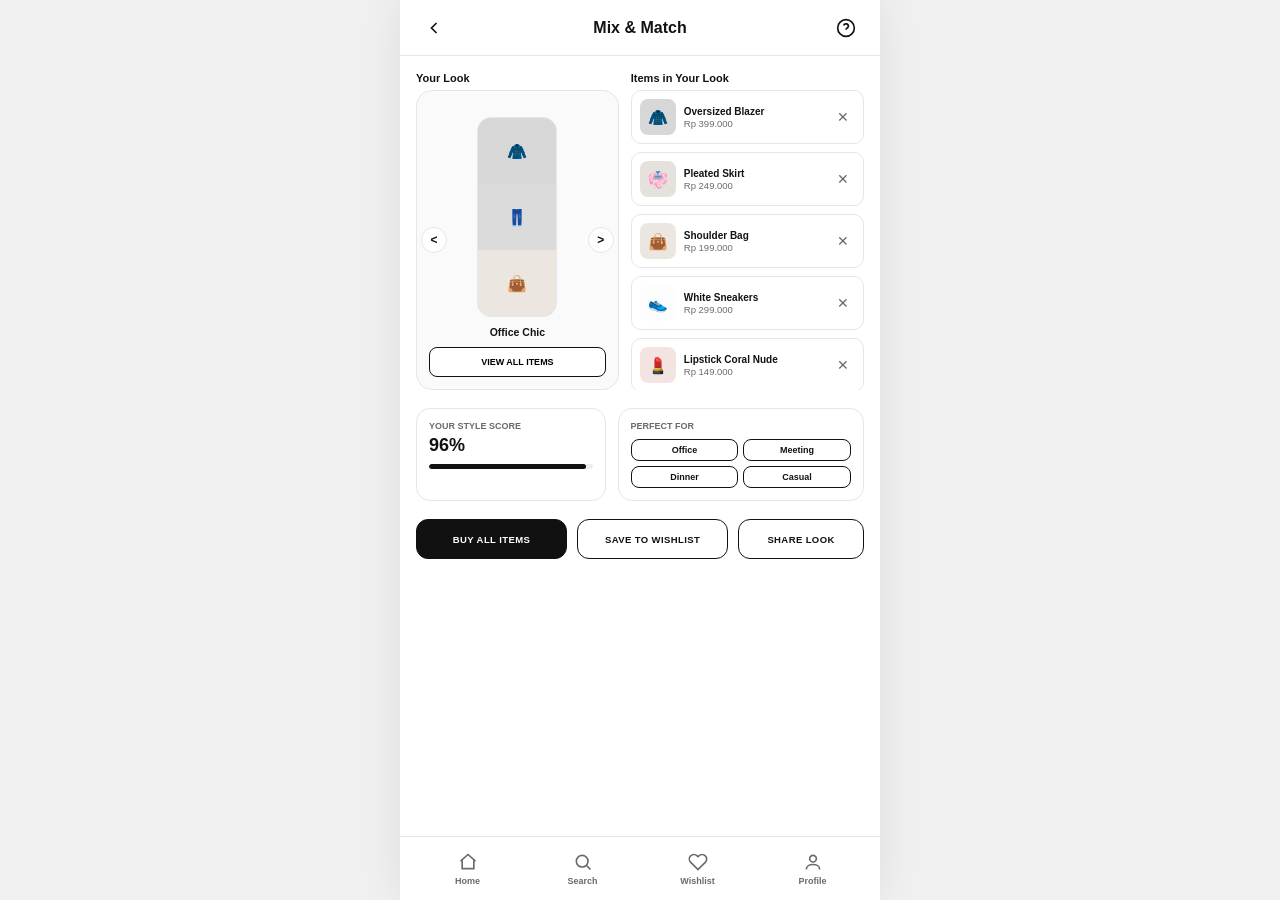
==== mixmatch.html @ ec124bbe "init" ====
<!DOCTYPE html>
<html lang="id">
<head>
<meta charset="UTF-8">
<meta name="viewport" content="width=device-width, initial-scale=1.0">
<title>Mix & Match — STYLE</title>
<link rel="stylesheet" href="styles.css">
<link rel="icon" href="data:image/svg+xml,<svg xmlns=%22http://www.w3.org/2000/svg%22 viewBox=%220 0 100 100%22><rect width=%22100%22 height=%22100%22 rx=%2222%22 fill=%22%23111%22/><text x=%2250%22 y=%2266%22 font-size=%2255%22 text-anchor=%22middle%22 fill=%22%23fff%22 font-family=%22sans-serif%22 font-weight=%22800%22>S</text></svg>">
</head>
<body>
<div class="app-shell">

  <div class="app-header">
    <a class="icon-btn" href="wishlist.html">
      <svg viewBox="0 0 24 24" fill="none" stroke="currentColor" stroke-width="2"><path d="M15 18l-6-6 6-6"/></svg>
    </a>
    <h1>Mix & Match</h1>
    <span class="icon-btn">
      <svg viewBox="0 0 24 24" fill="none" stroke="currentColor" stroke-width="2"><circle cx="12" cy="12" r="10"/><path d="M9.1 9a3 3 0 0 1 5.8 1c0 2-3 2-3 4"/><line x1="12" y1="17" x2="12" y2="17.01"/></svg>
    </span>
  </div>

  <div class="content">
    <div class="mix-container">
      <div>
        <label class="form-label" style="font-size:11px;">Your Look</label>
        <div class="look-view">
          <div class="arrow-btn arrow-left" data-toast="Weekend Casual look">&lt;</div>
          <div class="look-canvas">
            <div class="strip" style="background:#3a3a3a33;">🧥</div>
            <div class="strip" style="background:#4a4a4a33;">👖</div>
            <div class="strip" style="background:#9c846533;">👜</div>
          </div>
          <div class="arrow-btn arrow-right" data-toast="Photoshoot Glam look">&gt;</div>
          <div class="look-name">Office Chic</div>
          <button class="btn-view-items" type="button" data-toast="5 items in this look">View All Items</button>
        </div>
      </div>
      <div>
        <label class="form-label" style="font-size:11px;">Items in Your Look</label>
        <div class="items-list">
          <div class="list-item-row">
            <div class="list-item-thumb" style="background:#3a3a3a33;">🧥</div>
            <div class="list-item-details"><div class="list-item-name">Oversized Blazer</div><div class="list-item-price">Rp 399.000</div></div>
            <button class="list-item-remove" type="button">✕</button>
          </div>
          <div class="list-item-row">
            <div class="list-item-thumb" style="background:#7c6a5833;">👘</div>
            <div class="list-item-details"><div class="list-item-name">Pleated Skirt</div><div class="list-item-price">Rp 249.000</div></div>
            <button class="list-item-remove" type="button">✕</button>
          </div>
          <div class="list-item-row">
            <div class="list-item-thumb" style="background:#9c846533;">👜</div>
            <div class="list-item-details"><div class="list-item-name">Shoulder Bag</div><div class="list-item-price">Rp 199.000</div></div>
            <button class="list-item-remove" type="button">✕</button>
          </div>
          <div class="list-item-row">
            <div class="list-item-thumb" style="background:#f2f2f233;">👟</div>
            <div class="list-item-details"><div class="list-item-name">White Sneakers</div><div class="list-item-price">Rp 299.000</div></div>
            <button class="list-item-remove" type="button">✕</button>
          </div>
          <div class="list-item-row">
            <div class="list-item-thumb" style="background:#c9776b33;">💄</div>
            <div class="list-item-details"><div class="list-item-name">Lipstick Coral Nude</div><div class="list-item-price">Rp 149.000</div></div>
            <button class="list-item-remove" type="button">✕</button>
          </div>
        </div>
      </div>
    </div>

    <div class="mix-score-row">
      <div class="style-score-box">
        <div class="score-label">Your Style Score</div>
        <div class="score-value" style="font-size:18px;">96%</div>
        <div class="score-bar-bg"><div class="score-bar-fill" style="width:96%;"></div></div>
      </div>
      <div class="perfect-box">
        <div class="score-label">Perfect For</div>
        <div class="tag-grid">
          <div class="tag-pill">Office</div>
          <div class="tag-pill">Meeting</div>
          <div class="tag-pill">Dinner</div>
          <div class="tag-pill">Casual</div>
        </div>
      </div>
    </div>

    <div class="btn-row three">
      <button class="btn btn-primary" type="button" data-toast="All items added to cart ✓">Buy All Items</button>
      <button class="btn btn-outline" type="button" data-toast="Look saved to Wishlist ✓">Save to Wishlist</button>
      <button class="btn btn-outline" type="button" data-toast="Link copied to clipboard ✓">Share Look</button>
    </div>
  </div>

  <div class="bottom-nav">
    <a class="nav-item" href="index.html">
      <svg viewBox="0 0 24 24" fill="none" stroke="currentColor" stroke-width="2"><path d="M3 11l9-8 9 8"/><path d="M5 10v10h14V10"/></svg>
      <span class="nav-label">Home</span>
    </a>
    <a class="nav-item" href="shop.html">
      <svg viewBox="0 0 24 24" fill="none" stroke="currentColor" stroke-width="2"><circle cx="11" cy="11" r="7"/><path d="M21 21l-4.3-4.3"/></svg>
      <span class="nav-label">Search</span>
    </a>
    <a class="nav-item" href="wishlist.html">
      <svg viewBox="0 0 24 24" fill="none" stroke="currentColor" stroke-width="2"><path d="M20.8 4.6a5.5 5.5 0 0 0-7.8 0L12 5.6l-1-1a5.5 5.5 0 0 0-7.8 7.8l1 1L12 21l7.8-7.6 1-1a5.5 5.5 0 0 0 0-7.8z"/></svg>
      <span class="nav-label">Wishlist</span>
    </a>
    <a class="nav-item" href="profile.html">
      <svg viewBox="0 0 24 24" fill="none" stroke="currentColor" stroke-width="2"><circle cx="12" cy="8" r="4"/><path d="M4 21c0-4 4-6 8-6s8 2 8 6"/></svg>
      <span class="nav-label">Profile</span>
    </a>
  </div>

</div>
<script src="data.js"></script>
<script src="script.js"></script>
</body>
</html>
---- styles.css ----
/* STYLE — shared stylesheet for all pages */
:root{
  --bg:#ffffff;
  --fg:#121212;
  --muted:#6b6b6b;
  --border:#e6e6e6;
  --card:#fafafa;
}
*{box-sizing:border-box; margin:0; padding:0;}
html,body{height:100%;}
body{
  font-family:-apple-system,BlinkMacSystemFont,"Segoe UI",Roboto,Helvetica,Arial,sans-serif;
  background:#f0f0f0;
  color:var(--fg);
  -webkit-font-smoothing:antialiased;
}
a{color:inherit; text-decoration:none;}
img{max-width:100%; display:block;}
button, input, select{font-family:inherit;}

.app-shell{
  max-width:480px;
  margin:0 auto;
  min-height:100vh;
  background:var(--bg);
  display:flex;
  flex-direction:column;
  box-shadow:0 0 40px rgba(0,0,0,.08);
  position:relative;
}

/* ---------- Toast ---------- */
#toast{
  position:fixed; left:50%; bottom:80px; transform:translate(-50%,10px);
  background:#111; color:#fff; padding:10px 18px; border-radius:24px; font-size:12px; font-weight:600;
  opacity:0; pointer-events:none; transition:opacity .25s, transform .25s; z-index:50; white-space:nowrap;
  max-width:88%; overflow:hidden; text-overflow:ellipsis;
}
#toast.show{opacity:1; transform:translate(-50%,0);}

/* ---------- Header ---------- */
.app-header{
  height:56px;
  display:flex; align-items:center; justify-content:space-between;
  padding:0 16px; position:sticky; top:0;
  background:rgba(255,255,255,.92); backdrop-filter:blur(8px);
  border-bottom:1px solid var(--border); z-index:20;
}
.app-header h1{font-size:16px; font-weight:700;}
.icon-btn{
  width:36px; height:36px; border-radius:50%; display:flex; align-items:center; justify-content:center;
  background:transparent; border:none; cursor:pointer; color:var(--fg);
}
.icon-btn svg{width:20px; height:20px;}
.icon-btn.placeholder{visibility:hidden;}

.content{flex:1; padding:16px 16px 32px;}

.greet{font-size:14px; font-weight:600; margin-bottom:12px;}
.muted{color:var(--muted);}

/* ---------- Search ---------- */
.search-bar{
  width:100%; height:42px; border:1px solid var(--border); border-radius:12px;
  display:flex; align-items:center; padding:0 12px; gap:8px; background:#fff; margin-bottom:16px;
}
.search-bar input{flex:1; border:none; outline:none; font-size:13px; background:transparent;}
.search-bar svg{width:16px; height:16px; color:var(--muted); flex-shrink:0;}

/* ---------- Hero ---------- */
.hero{
  width:100%; border-radius:16px; overflow:hidden; display:flex;
  background:linear-gradient(135deg,#1a1a1a,#3a3a3a); color:#fff; margin-bottom:12px;
}
.hero-text{padding:18px; display:flex; flex-direction:column; justify-content:space-between; gap:10px;}
.hero-text h2{font-size:17px; font-weight:800; line-height:1.25;}
.hero-text p{font-size:11px; opacity:.8; margin-top:4px;}
.hero-btn{
  background:#fff; color:#111; font-size:10px; font-weight:700; padding:8px 14px;
  border-radius:20px; width:max-content; text-transform:uppercase; letter-spacing:.4px; border:none; cursor:pointer;
}
.hero-emoji{width:130px; display:flex; align-items:center; justify-content:center; font-size:52px; flex-shrink:0;}

.dots{display:flex; justify-content:center; gap:6px; margin:10px 0 18px;}
.dot{width:6px; height:6px; border-radius:50%; background:#dcdcdc;}
.dot.active{background:#111; width:16px; border-radius:4px;}

.section-header{display:flex; justify-content:space-between; align-items:center; margin:18px 0 10px;}
.section-header h3{font-size:13px; font-weight:700;}
.section-header .see-all{font-size:11px; font-weight:600; color:var(--muted);}

/* ---------- Quick access ---------- */
.quick-grid{display:grid; grid-template-columns:repeat(4,1fr); gap:8px;}
.qa-item{
  border:1px solid var(--border); border-radius:14px; padding:10px 4px 12px; text-align:center;
  display:flex; flex-direction:column; align-items:center; gap:6px; background:#fff;
}
.qa-item:hover{background:#f7f7f7;}
.qa-icon{width:34px; height:34px; border-radius:10px; background:#111; color:#fff; display:flex; align-items:center; justify-content:center; font-size:16px;}
.qa-label{font-size:9.5px; font-weight:600; line-height:1.2;}

/* ---------- Product grid ---------- */
.product-grid{display:grid; grid-template-columns:repeat(2,1fr); gap:12px;}
.product-card{border:1px solid var(--border); border-radius:14px; overflow:hidden; background:#fff;}
.product-thumb{height:96px; width:100%; display:flex; align-items:center; justify-content:center; font-size:34px; position:relative;}
.product-body{padding:8px 10px 10px;}
.product-name{font-size:11.5px; font-weight:600; white-space:nowrap; overflow:hidden; text-overflow:ellipsis;}
.product-cat{font-size:9px; color:var(--muted); text-transform:uppercase; letter-spacing:.3px; margin-top:1px;}
.product-price-row{display:flex; justify-content:space-between; align-items:center; margin-top:6px;}
.product-price{font-size:11.5px; font-weight:700;}

.heart-btn, .heart-fab{
  width:26px; height:26px; border-radius:50%; border:1px solid var(--border); background:#fff;
  display:flex; align-items:center; justify-content:center; cursor:pointer; flex-shrink:0;
}
.heart-btn svg, .heart-fab svg{width:13px; height:13px;}
.heart-btn.active, .heart-fab.active{background:#111; border-color:#111;}
.heart-btn.active svg, .heart-fab.active svg{color:#fff;}
.heart-fab{position:absolute; top:8px; right:8px; background:rgba(255,255,255,.9); border:none;}
.heart-fab.active{background:rgba(17,17,17,.9);}

.empty-state{padding:40px 12px; text-align:center; color:var(--muted); font-size:12.5px;}
.empty-state .big{font-size:34px; margin-bottom:10px;}

/* ---------- Buttons ---------- */
.btn{
  width:100%; height:46px; border-radius:12px; font-size:12.5px; font-weight:700;
  text-transform:uppercase; letter-spacing:.4px; cursor:pointer; display:flex; align-items:center;
  justify-content:center; gap:6px; border:1px solid #111;
}
.btn-primary{background:#111; color:#fff;}
.btn-outline{background:#fff; color:#111;}
.btn-row{display:grid; gap:10px;}
.btn-row.two{grid-template-columns:1fr 1fr;}
.btn-row.three{grid-template-columns:1.2fr 1.2fr 1fr;}
.btn-row.three .btn{font-size:9.5px; height:40px;}

/* ---------- Hub ---------- */
.hub-grid{display:grid; grid-template-columns:1fr 1fr; gap:12px;}
.hub-card{
  border:1px solid var(--border); border-radius:16px; padding:16px; background:#fff;
  display:flex; flex-direction:column; gap:10px; min-height:120px;
}
.hub-card:hover{background:#f7f7f7;}
.hub-icon{width:38px; height:38px; border-radius:10px; background:#111; color:#fff; display:flex; align-items:center; justify-content:center; font-size:18px;}
.hub-card h4{font-size:12.5px; font-weight:700;}
.hub-card p{font-size:10px; color:var(--muted); line-height:1.3;}
.hub-card.wide{grid-column:1/3; flex-direction:row; align-items:center;}

/* ---------- Forms ---------- */
.form-group{margin-bottom:14px;}
.form-label{font-size:11.5px; font-weight:700; margin-bottom:6px; display:block;}
.form-select, .form-input{
  width:100%; height:40px; border:1px solid var(--border); border-radius:10px; padding:0 12px;
  font-size:12px; background:#fff;
}
.radio-group{display:flex; gap:18px;}
.radio-label{display:flex; align-items:center; gap:6px; font-size:12px;}

.upload-row{display:grid; grid-template-columns:1fr 1fr; gap:12px; margin-bottom:18px;}
.upload-box{
  border:1.5px dashed #bbb; border-radius:14px; height:110px; display:flex; flex-direction:column;
  align-items:center; justify-content:center; gap:8px; background:#fafafa; text-align:center;
}
.upload-box svg{width:22px; height:22px; color:var(--muted);}
.upload-label{font-size:10.5px; font-weight:600;}

.info-banner{
  border:1px solid var(--border); border-radius:14px; padding:14px; display:flex; gap:12px; align-items:flex-start;
  margin-top:18px; background:var(--card);
}
.info-banner .icon-circle{
  width:40px; height:40px; border-radius:50%; background:#111; color:#fff; flex-shrink:0;
  display:flex; align-items:center; justify-content:center; font-size:17px;
}
.info-banner h4{font-size:11.5px; font-weight:700; margin-bottom:3px;}
.info-banner p{font-size:10.5px; color:var(--muted); line-height:1.35;}

.result-panel{border:1px solid var(--border); border-radius:16px; padding:16px; margin-top:16px; background:var(--card);}
.result-panel .title{font-size:12px; font-weight:700; margin-bottom:12px;}
.result-photo{width:100%; height:220px; border-radius:12px; overflow:hidden; margin-bottom:14px; background:#fff; border:1px solid var(--border);}
.result-photo img{width:100%; height:100%; object-fit:contain;}
.result-grid{display:grid; grid-template-columns:1fr 1fr; gap:10px; margin-bottom:14px;}
.result-card{background:#fff; border:1px solid var(--border); border-radius:12px; padding:10px;}
.result-label{font-size:9px; color:var(--muted); font-weight:600; text-transform:uppercase;}
.result-value{font-size:20px; font-weight:800; margin-top:4px;}

/* ---------- Product detail ---------- */
.detail-thumb{width:100%; height:220px; border-radius:16px; display:flex; align-items:center; justify-content:center; font-size:72px; margin-bottom:16px;}
.detail-name{font-size:18px; font-weight:800; margin-bottom:4px;}
.detail-price{font-size:15px; font-weight:700; margin-bottom:8px;}
.detail-cat{display:inline-block; font-size:10px; text-transform:uppercase; letter-spacing:.4px; color:var(--muted); border:1px solid var(--border); border-radius:20px; padding:4px 10px; margin-bottom:14px;}
.detail-desc{font-size:12.5px; line-height:1.6; color:#333; margin-bottom:20px;}

/* ---------- Try-on contextual banner ---------- */
.tryon-banner{display:flex; align-items:center; gap:12px; border:1px solid var(--border); border-radius:14px; padding:12px; margin-bottom:18px; background:var(--card);}
.tryon-banner .thumb{width:48px; height:48px; border-radius:12px; display:flex; align-items:center; justify-content:center; font-size:22px; flex-shrink:0;}
.tryon-banner .label{font-size:9px; text-transform:uppercase; color:var(--muted); font-weight:700; letter-spacing:.3px;}
.tryon-banner .name{font-size:13px; font-weight:700; margin-top:2px;}

/* ---------- Camera (static preview) ---------- */
.camera-box{
  width:100%; height:220px; border-radius:16px; background:#111; position:relative; overflow:hidden;
  display:flex; align-items:center; justify-content:center; margin-bottom:16px; color:#aaa;
}
.camera-placeholder-inner{text-align:center; font-size:11px; display:flex; flex-direction:column; align-items:center; gap:10px;}
.camera-placeholder-inner svg{width:30px; height:30px;}
.camera-overlay-guide{position:absolute; inset:14px; border:1.5px dashed rgba(255,255,255,.35); border-radius:14px; pointer-events:none;}
.camera-result-img{width:100%; height:100%; object-fit:contain; background:#fff;}

/* ---------- Pills / toggle groups ---------- */
.pill-row{display:flex; gap:8px; overflow-x:auto; margin-bottom:14px; padding-bottom:4px;}
.pill{
  padding:8px 14px; border:1px solid var(--border); border-radius:20px; font-size:11px; font-weight:600;
  white-space:nowrap; cursor:pointer; background:#fff; flex-shrink:0;
}
.pill.active{background:#111; color:#fff; border-color:#111;}

.shade-grid{display:grid; grid-template-columns:repeat(5,1fr); gap:8px; margin-bottom:18px;}
.shade-box{
  aspect-ratio:1; border-radius:10px; border:2px solid transparent; cursor:pointer;
  box-shadow:inset 0 0 0 1px rgba(0,0,0,.08);
}
.shade-box.active{border-color:#111; box-shadow:0 0 0 2px #fff, 0 0 0 4px #111;}

.score-row{display:grid; grid-template-columns:1fr 1fr; gap:12px; margin-bottom:18px;}
.score-card{border:1px solid var(--border); border-radius:14px; padding:12px; background:#fff;}
.score-label{font-size:9px; color:var(--muted); font-weight:700; text-transform:uppercase;}
.score-value{font-size:22px; font-weight:800; margin-top:4px;}
.shade-match{display:flex; align-items:center; gap:8px; margin-top:6px;}
.shade-dot{width:16px; height:16px; border-radius:50%; border:1px solid rgba(0,0,0,.15);}
.shade-name{font-size:12px; font-weight:700;}

.acc-cat-grid{display:grid; grid-template-columns:repeat(5,1fr); gap:8px; margin-bottom:18px;}
.acc-cat-item{
  border:1px solid var(--border); border-radius:12px; height:60px; display:flex; flex-direction:column;
  align-items:center; justify-content:center; gap:5px; cursor:pointer; background:#fff; font-size:9.5px; font-weight:600;
}
.acc-cat-item.active{background:#111; color:#fff; border-color:#111;}
.acc-cat-item .emoji{font-size:16px;}

.wide-score-card{
  border:1px solid var(--border); border-radius:14px; padding:14px; display:flex; align-items:center;
  gap:16px; margin-bottom:18px; background:var(--card);
}
.wide-score-left{text-align:center; flex-shrink:0;}
.wide-score-right{font-size:11px; line-height:1.4; color:#333; font-weight:500; border-left:1px solid var(--border); padding-left:16px;}

/* ---------- Mix & Match ---------- */
.mix-container{display:grid; grid-template-columns:1fr 1.15fr; gap:12px; margin-bottom:18px;}
.look-view{
  border:1px solid var(--border); border-radius:16px; padding:12px; display:flex; flex-direction:column;
  align-items:center; justify-content:space-between; height:300px; position:relative; background:var(--card);
}
.look-canvas{
  width:80px; height:200px; border-radius:14px; overflow:hidden; border:1px solid var(--border); background:#fff;
  display:flex; flex-direction:column; margin-top:14px;
}
.look-canvas .strip{flex:1; display:flex; align-items:center; justify-content:center; font-size:16px;}
.arrow-btn{
  position:absolute; top:50%; transform:translateY(-50%); width:26px; height:26px; border-radius:50%;
  border:1px solid var(--border); background:#fff; display:flex; align-items:center; justify-content:center; font-size:12px; font-weight:700;
}
.arrow-left{left:4px;} .arrow-right{right:4px;}
.look-name{font-size:10.5px; font-weight:700; margin-top:8px; text-align:center;}
.btn-view-items{
  width:100%; height:30px; border:1px solid #111; background:#fff; font-size:9px; font-weight:700;
  text-transform:uppercase; border-radius:8px; margin-top:8px;
}

.items-list{display:flex; flex-direction:column; gap:8px; height:300px; overflow-y:auto;}
.list-item-row{border:1px solid var(--border); border-radius:10px; padding:8px; display:flex; align-items:center; gap:8px; background:#fff;}
.list-item-thumb{width:36px; height:36px; border-radius:8px; flex-shrink:0; display:flex; align-items:center; justify-content:center; font-size:16px;}
.list-item-details{flex:1; overflow:hidden;}
.list-item-name{font-size:10px; font-weight:700; white-space:nowrap; overflow:hidden; text-overflow:ellipsis;}
.list-item-price{font-size:9.5px; color:var(--muted); margin-top:1px;}
.list-item-remove{font-size:14px; font-weight:500; padding:2px 6px; color:var(--muted); border:none; background:none;}

.mix-score-row{display:grid; grid-template-columns:1fr 1.3fr; gap:12px; margin-bottom:18px;}
.style-score-box{border:1px solid var(--border); border-radius:14px; padding:12px; background:#fff;}
.score-bar-bg{width:100%; height:5px; background:#eee; border-radius:3px; margin-top:8px; overflow:hidden;}
.score-bar-fill{height:100%; background:#111; border-radius:3px;}
.perfect-box{border:1px solid var(--border); border-radius:14px; padding:12px; background:#fff;}
.tag-grid{display:grid; grid-template-columns:1fr 1fr; gap:5px; margin-top:8px;}
.tag-pill{border:1px solid #111; border-radius:8px; text-align:center; font-size:9px; padding:5px 0; font-weight:600;}

/* ---------- Tabs ---------- */
.tabs-header{display:flex; border-bottom:1px solid var(--border); margin-bottom:14px;}
.tab-btn{flex:1; text-align:center; padding:10px 0; font-size:12px; font-weight:600; color:var(--muted); cursor:pointer; border-bottom:2px solid transparent; background:none; border-top:none; border-left:none; border-right:none;}
.tab-btn.active{color:#111; border-bottom-color:#111; font-weight:700;}

.history-scroll{display:flex; gap:10px; overflow-x:auto; margin-bottom:6px; padding-bottom:4px;}
.history-card{border:1px solid var(--border); border-radius:14px; padding:10px; width:110px; flex-shrink:0; background:#fff;}
.hist-emoji{height:56px; display:flex; align-items:center; justify-content:center; font-size:26px; background:var(--card); border-radius:8px; margin-bottom:6px;}
.history-date{font-size:8.5px; color:var(--muted);}
.history-score{font-size:10px; font-weight:700; margin-top:2px;}
.history-type{font-size:8px; color:var(--muted); text-transform:uppercase; letter-spacing:.3px; margin-top:1px;}

.menu-list{display:flex; flex-direction:column; gap:8px; margin-top:8px;}
.menu-list-item{
  border:1px solid var(--border); border-radius:12px; height:50px; padding:0 14px; display:flex;
  align-items:center; justify-content:space-between; background:#fff;
}
.menu-item-left{display:flex; align-items:center; gap:10px; font-size:12px; font-weight:600;}
.menu-item-icon{width:30px; height:30px; border-radius:8px; background:var(--card); display:flex; align-items:center; justify-content:center; font-size:14px;}
.menu-item-right{display:flex; align-items:center; gap:6px; font-size:10.5px; color:var(--muted);}

.wishlist-grid{display:grid; grid-template-columns:repeat(2,1fr); gap:12px; margin-top:4px;}

/* ---------- Profile ---------- */
.profile-header{display:flex; align-items:center; gap:14px; padding:10px 0 20px;}
.avatar{width:56px; height:56px; border-radius:50%; background:#111; color:#fff; display:flex; align-items:center; justify-content:center; font-size:20px; font-weight:700;}
.profile-header h2{font-size:15px; font-weight:700;}
.profile-header p{font-size:11px; color:var(--muted); margin-top:2px;}

/* ---------- Bottom nav ---------- */
.bottom-nav{
  height:64px; border-top:1px solid var(--border); display:flex; justify-content:space-between;
  align-items:center; padding:0 10px; background:#fff; position:sticky; bottom:0; z-index:20;
}
.nav-item{display:flex; flex-direction:column; align-items:center; justify-content:center; gap:4px; flex:1; color:var(--muted); padding:6px 0;}
.nav-item.active{color:#111;}
.nav-item svg{width:20px; height:20px;}
.nav-label{font-size:9px; font-weight:600;}

@media (max-width:400px){
  .app-shell{box-shadow:none;}
}
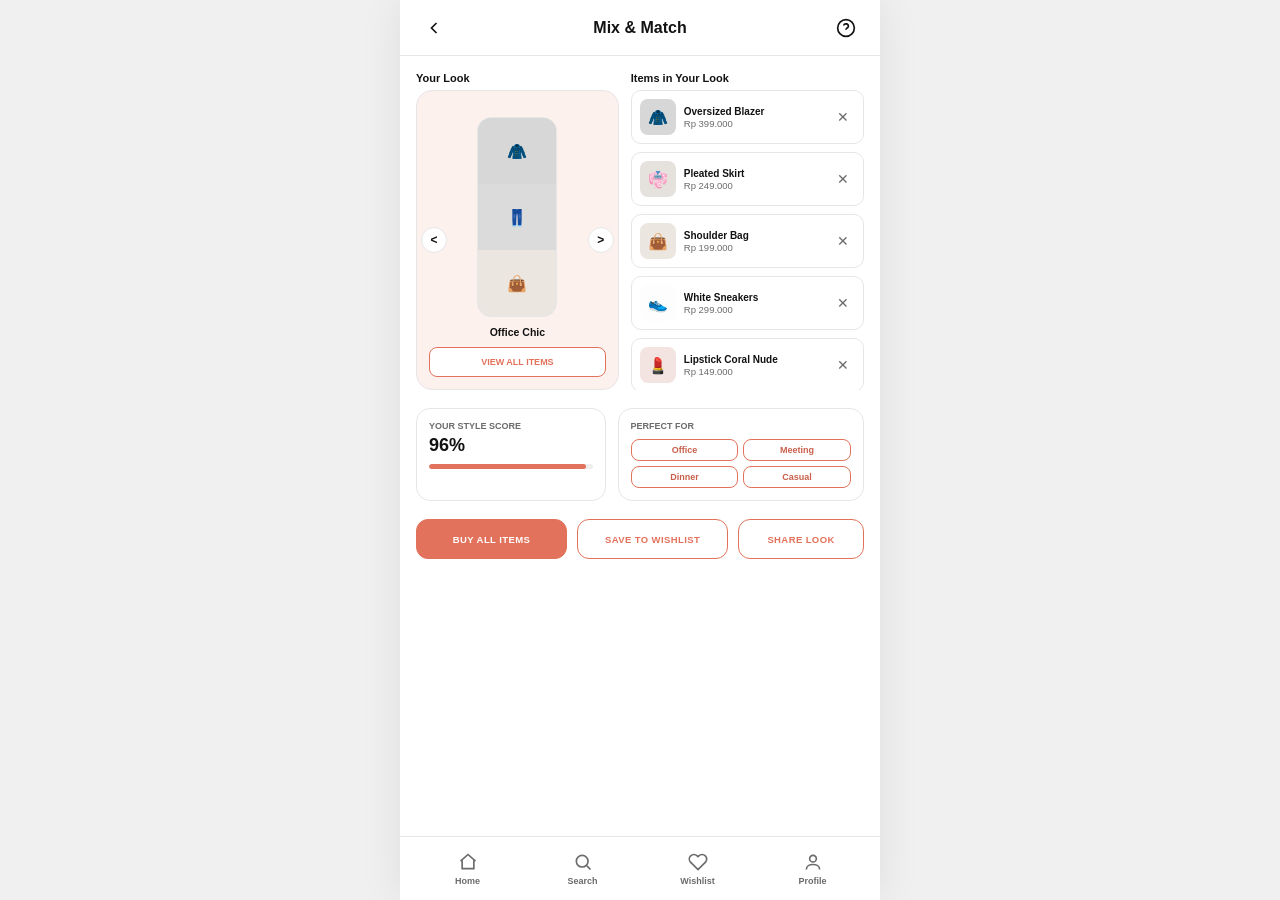
==== commit 8bc202fc: "add faeture" ====
--- a/mixmatch.html
+++ b/mixmatch.html
@@ -86,7 +86,7 @@
     </div>
 
     <div class="btn-row three">
-      <button class="btn btn-primary" type="button" data-toast="All items added to cart ✓">Buy All Items</button>
+      <a class="btn btn-primary" href="checkout.html?type=look">Buy All Items</a>
       <button class="btn btn-outline" type="button" data-toast="Look saved to Wishlist ✓">Save to Wishlist</button>
       <button class="btn btn-outline" type="button" data-toast="Link copied to clipboard ✓">Share Look</button>
     </div>
--- a/styles.css
+++ b/styles.css
@@ -4,7 +4,10 @@
   --fg:#121212;
   --muted:#6b6b6b;
   --border:#e6e6e6;
-  --card:#fafafa;
+  --card:#fdf1ee;
+  --primary:#e2725b;
+  --primary-dark:#c85f4a;
+  --primary-tint:#fdf1ee;
 }
 *{box-sizing:border-box; margin:0; padding:0;}
 html,body{height:100%;}
@@ -70,20 +73,20 @@
 /* ---------- Hero ---------- */
 .hero{
   width:100%; border-radius:16px; overflow:hidden; display:flex;
-  background:linear-gradient(135deg,#1a1a1a,#3a3a3a); color:#fff; margin-bottom:12px;
+  background:linear-gradient(135deg,var(--primary),var(--primary-dark)); color:#fff; margin-bottom:12px;
 }
 .hero-text{padding:18px; display:flex; flex-direction:column; justify-content:space-between; gap:10px;}
 .hero-text h2{font-size:17px; font-weight:800; line-height:1.25;}
-.hero-text p{font-size:11px; opacity:.8; margin-top:4px;}
+.hero-text p{font-size:11px; opacity:.85; margin-top:4px;}
 .hero-btn{
-  background:#fff; color:#111; font-size:10px; font-weight:700; padding:8px 14px;
+  background:#fff; color:var(--primary-dark); font-size:10px; font-weight:700; padding:8px 14px;
   border-radius:20px; width:max-content; text-transform:uppercase; letter-spacing:.4px; border:none; cursor:pointer;
 }
 .hero-emoji{width:130px; display:flex; align-items:center; justify-content:center; font-size:52px; flex-shrink:0;}
 
 .dots{display:flex; justify-content:center; gap:6px; margin:10px 0 18px;}
-.dot{width:6px; height:6px; border-radius:50%; background:#dcdcdc;}
-.dot.active{background:#111; width:16px; border-radius:4px;}
+.dot{width:6px; height:6px; border-radius:50%; background:#e6d2cd;}
+.dot.active{background:var(--primary); width:16px; border-radius:4px;}
 
 .section-header{display:flex; justify-content:space-between; align-items:center; margin:18px 0 10px;}
 .section-header h3{font-size:13px; font-weight:700;}
@@ -96,7 +99,7 @@
   display:flex; flex-direction:column; align-items:center; gap:6px; background:#fff;
 }
 .qa-item:hover{background:#f7f7f7;}
-.qa-icon{width:34px; height:34px; border-radius:10px; background:#111; color:#fff; display:flex; align-items:center; justify-content:center; font-size:16px;}
+.qa-icon{width:34px; height:34px; border-radius:10px; background:var(--primary); color:#fff; display:flex; align-items:center; justify-content:center; font-size:16px;}
 .qa-label{font-size:9.5px; font-weight:600; line-height:1.2;}
 
 /* ---------- Product grid ---------- */
@@ -114,10 +117,10 @@
   display:flex; align-items:center; justify-content:center; cursor:pointer; flex-shrink:0;
 }
 .heart-btn svg, .heart-fab svg{width:13px; height:13px;}
-.heart-btn.active, .heart-fab.active{background:#111; border-color:#111;}
+.heart-btn.active, .heart-fab.active{background:var(--primary); border-color:var(--primary);}
 .heart-btn.active svg, .heart-fab.active svg{color:#fff;}
 .heart-fab{position:absolute; top:8px; right:8px; background:rgba(255,255,255,.9); border:none;}
-.heart-fab.active{background:rgba(17,17,17,.9);}
+.heart-fab.active{background:var(--primary);}
 
 .empty-state{padding:40px 12px; text-align:center; color:var(--muted); font-size:12.5px;}
 .empty-state .big{font-size:34px; margin-bottom:10px;}
@@ -126,10 +129,10 @@
 .btn{
   width:100%; height:46px; border-radius:12px; font-size:12.5px; font-weight:700;
   text-transform:uppercase; letter-spacing:.4px; cursor:pointer; display:flex; align-items:center;
-  justify-content:center; gap:6px; border:1px solid #111;
-}
-.btn-primary{background:#111; color:#fff;}
-.btn-outline{background:#fff; color:#111;}
+  justify-content:center; gap:6px; border:1px solid var(--primary);
+}
+.btn-primary{background:var(--primary); color:#fff;}
+.btn-outline{background:#fff; color:var(--primary);}
 .btn-row{display:grid; gap:10px;}
 .btn-row.two{grid-template-columns:1fr 1fr;}
 .btn-row.three{grid-template-columns:1.2fr 1.2fr 1fr;}
@@ -142,7 +145,7 @@
   display:flex; flex-direction:column; gap:10px; min-height:120px;
 }
 .hub-card:hover{background:#f7f7f7;}
-.hub-icon{width:38px; height:38px; border-radius:10px; background:#111; color:#fff; display:flex; align-items:center; justify-content:center; font-size:18px;}
+.hub-icon{width:38px; height:38px; border-radius:10px; background:var(--primary); color:#fff; display:flex; align-items:center; justify-content:center; font-size:18px;}
 .hub-card h4{font-size:12.5px; font-weight:700;}
 .hub-card p{font-size:10px; color:var(--muted); line-height:1.3;}
 .hub-card.wide{grid-column:1/3; flex-direction:row; align-items:center;}
@@ -170,7 +173,7 @@
   margin-top:18px; background:var(--card);
 }
 .info-banner .icon-circle{
-  width:40px; height:40px; border-radius:50%; background:#111; color:#fff; flex-shrink:0;
+  width:40px; height:40px; border-radius:50%; background:var(--primary); color:#fff; flex-shrink:0;
   display:flex; align-items:center; justify-content:center; font-size:17px;
 }
 .info-banner h4{font-size:11.5px; font-weight:700; margin-bottom:3px;}
@@ -189,7 +192,7 @@
 .detail-thumb{width:100%; height:220px; border-radius:16px; display:flex; align-items:center; justify-content:center; font-size:72px; margin-bottom:16px;}
 .detail-name{font-size:18px; font-weight:800; margin-bottom:4px;}
 .detail-price{font-size:15px; font-weight:700; margin-bottom:8px;}
-.detail-cat{display:inline-block; font-size:10px; text-transform:uppercase; letter-spacing:.4px; color:var(--muted); border:1px solid var(--border); border-radius:20px; padding:4px 10px; margin-bottom:14px;}
+.detail-cat{display:inline-block; font-size:10px; text-transform:uppercase; letter-spacing:.4px; color:var(--primary-dark); background:var(--primary-tint); border:1px solid var(--primary); border-radius:20px; padding:4px 10px; margin-bottom:14px;}
 .detail-desc{font-size:12.5px; line-height:1.6; color:#333; margin-bottom:20px;}
 
 /* ---------- Try-on contextual banner ---------- */
@@ -205,7 +208,7 @@
 }
 .camera-placeholder-inner{text-align:center; font-size:11px; display:flex; flex-direction:column; align-items:center; gap:10px;}
 .camera-placeholder-inner svg{width:30px; height:30px;}
-.camera-overlay-guide{position:absolute; inset:14px; border:1.5px dashed rgba(255,255,255,.35); border-radius:14px; pointer-events:none;}
+.camera-overlay-guide{position:absolute; inset:14px; border:1.5px dashed rgba(226,114,91,.6); border-radius:14px; pointer-events:none;}
 .camera-result-img{width:100%; height:100%; object-fit:contain; background:#fff;}
 
 /* ---------- Pills / toggle groups ---------- */
@@ -214,14 +217,14 @@
   padding:8px 14px; border:1px solid var(--border); border-radius:20px; font-size:11px; font-weight:600;
   white-space:nowrap; cursor:pointer; background:#fff; flex-shrink:0;
 }
-.pill.active{background:#111; color:#fff; border-color:#111;}
+.pill.active{background:var(--primary); color:#fff; border-color:var(--primary);}
 
 .shade-grid{display:grid; grid-template-columns:repeat(5,1fr); gap:8px; margin-bottom:18px;}
 .shade-box{
   aspect-ratio:1; border-radius:10px; border:2px solid transparent; cursor:pointer;
   box-shadow:inset 0 0 0 1px rgba(0,0,0,.08);
 }
-.shade-box.active{border-color:#111; box-shadow:0 0 0 2px #fff, 0 0 0 4px #111;}
+.shade-box.active{border-color:var(--primary); box-shadow:0 0 0 2px #fff, 0 0 0 4px var(--primary);}
 
 .score-row{display:grid; grid-template-columns:1fr 1fr; gap:12px; margin-bottom:18px;}
 .score-card{border:1px solid var(--border); border-radius:14px; padding:12px; background:#fff;}
@@ -236,7 +239,7 @@
   border:1px solid var(--border); border-radius:12px; height:60px; display:flex; flex-direction:column;
   align-items:center; justify-content:center; gap:5px; cursor:pointer; background:#fff; font-size:9.5px; font-weight:600;
 }
-.acc-cat-item.active{background:#111; color:#fff; border-color:#111;}
+.acc-cat-item.active{background:var(--primary); color:#fff; border-color:var(--primary);}
 .acc-cat-item .emoji{font-size:16px;}
 
 .wide-score-card{
@@ -264,7 +267,7 @@
 .arrow-left{left:4px;} .arrow-right{right:4px;}
 .look-name{font-size:10.5px; font-weight:700; margin-top:8px; text-align:center;}
 .btn-view-items{
-  width:100%; height:30px; border:1px solid #111; background:#fff; font-size:9px; font-weight:700;
+  width:100%; height:30px; border:1px solid var(--primary); background:#fff; color:var(--primary); font-size:9px; font-weight:700;
   text-transform:uppercase; border-radius:8px; margin-top:8px;
 }
 
@@ -279,15 +282,15 @@
 .mix-score-row{display:grid; grid-template-columns:1fr 1.3fr; gap:12px; margin-bottom:18px;}
 .style-score-box{border:1px solid var(--border); border-radius:14px; padding:12px; background:#fff;}
 .score-bar-bg{width:100%; height:5px; background:#eee; border-radius:3px; margin-top:8px; overflow:hidden;}
-.score-bar-fill{height:100%; background:#111; border-radius:3px;}
+.score-bar-fill{height:100%; background:var(--primary); border-radius:3px;}
 .perfect-box{border:1px solid var(--border); border-radius:14px; padding:12px; background:#fff;}
 .tag-grid{display:grid; grid-template-columns:1fr 1fr; gap:5px; margin-top:8px;}
-.tag-pill{border:1px solid #111; border-radius:8px; text-align:center; font-size:9px; padding:5px 0; font-weight:600;}
+.tag-pill{border:1px solid var(--primary); color:var(--primary-dark); border-radius:8px; text-align:center; font-size:9px; padding:5px 0; font-weight:600;}
 
 /* ---------- Tabs ---------- */
 .tabs-header{display:flex; border-bottom:1px solid var(--border); margin-bottom:14px;}
 .tab-btn{flex:1; text-align:center; padding:10px 0; font-size:12px; font-weight:600; color:var(--muted); cursor:pointer; border-bottom:2px solid transparent; background:none; border-top:none; border-left:none; border-right:none;}
-.tab-btn.active{color:#111; border-bottom-color:#111; font-weight:700;}
+.tab-btn.active{color:var(--primary); border-bottom-color:var(--primary); font-weight:700;}
 
 .history-scroll{display:flex; gap:10px; overflow-x:auto; margin-bottom:6px; padding-bottom:4px;}
 .history-card{border:1px solid var(--border); border-radius:14px; padding:10px; width:110px; flex-shrink:0; background:#fff;}
@@ -309,7 +312,7 @@
 
 /* ---------- Profile ---------- */
 .profile-header{display:flex; align-items:center; gap:14px; padding:10px 0 20px;}
-.avatar{width:56px; height:56px; border-radius:50%; background:#111; color:#fff; display:flex; align-items:center; justify-content:center; font-size:20px; font-weight:700;}
+.avatar{width:56px; height:56px; border-radius:50%; background:var(--primary); color:#fff; display:flex; align-items:center; justify-content:center; font-size:20px; font-weight:700;}
 .profile-header h2{font-size:15px; font-weight:700;}
 .profile-header p{font-size:11px; color:var(--muted); margin-top:2px;}
 
@@ -319,10 +322,63 @@
   align-items:center; padding:0 10px; background:#fff; position:sticky; bottom:0; z-index:20;
 }
 .nav-item{display:flex; flex-direction:column; align-items:center; justify-content:center; gap:4px; flex:1; color:var(--muted); padding:6px 0;}
-.nav-item.active{color:#111;}
+.nav-item.active{color:var(--primary);}
 .nav-item svg{width:20px; height:20px;}
 .nav-label{font-size:9px; font-weight:600;}
 
+/* ---------- Checkout ---------- */
+.order-items{display:flex; flex-direction:column; gap:8px; margin-bottom:18px;}
+
+.summary-box{border:1px solid var(--border); border-radius:14px; padding:14px 16px; margin-bottom:18px; background:#fff;}
+.summary-row{display:flex; justify-content:space-between; align-items:center; font-size:12px; padding:6px 0; color:var(--muted);}
+.summary-row.total{border-top:1px solid var(--border); margin-top:6px; padding-top:12px; font-size:14px; font-weight:800; color:var(--fg);}
+
+.payment-list{display:flex; flex-direction:column; gap:8px; margin-bottom:18px;}
+.payment-item{
+  border:1px solid var(--border); border-radius:12px; padding:12px 14px; display:flex; align-items:center; gap:10px;
+  font-size:12px; font-weight:600; cursor:pointer; background:#fff;
+}
+.payment-item.active{border-color:var(--primary); background:var(--primary-tint); color:var(--primary-dark);}
+.payment-icon{font-size:16px;}
+.payment-item input{display:none;}
+
+/* ---------- Order confirmation ---------- */
+.confirm-hero{text-align:center; padding:24px 0 8px;}
+.confirm-icon{
+  width:72px; height:72px; border-radius:50%; background:var(--primary); color:#fff; font-size:32px;
+  display:flex; align-items:center; justify-content:center; margin:0 auto 16px;
+}
+.confirm-hero h2{font-size:17px; font-weight:800; margin-bottom:4px;}
+.confirm-hero p{font-size:12px; color:var(--muted);}
+.order-id{
+  text-align:center; font-size:13px; font-weight:700; color:var(--primary-dark); background:var(--primary-tint);
+  border-radius:20px; padding:8px 16px; width:max-content; margin:14px auto 20px;
+}
+
+/* ---------- Admin ---------- */
+.stat-grid{display:grid; grid-template-columns:repeat(3,1fr); gap:8px; margin-bottom:18px;}
+.stat-card{border:1px solid var(--border); border-radius:12px; padding:10px; background:#fff; text-align:center;}
+.stat-card .stat-value{font-size:18px; font-weight:800; color:var(--primary-dark);}
+.stat-card .stat-label{font-size:8.5px; color:var(--muted); font-weight:600; text-transform:uppercase; margin-top:2px; line-height:1.3;}
+
+.rank-list{display:flex; flex-direction:column; gap:8px; margin-bottom:18px;}
+.rank-row{border:1px solid var(--border); border-radius:10px; padding:8px 12px; display:flex; align-items:center; gap:10px; background:#fff;}
+.rank-num{width:20px; height:20px; border-radius:50%; background:var(--primary-tint); color:var(--primary-dark); font-size:10px; font-weight:800; display:flex; align-items:center; justify-content:center; flex-shrink:0;}
+.rank-name{flex:1; font-size:11.5px; font-weight:600;}
+.rank-count{font-size:10.5px; color:var(--muted); font-weight:600;}
+
+.admin-product-row{border:1px solid var(--border); border-radius:10px; padding:8px 10px; display:flex; align-items:center; gap:10px; background:#fff; margin-bottom:8px;}
+.admin-product-thumb{width:32px; height:32px; border-radius:8px; flex-shrink:0; display:flex; align-items:center; justify-content:center; font-size:15px;}
+.admin-product-info{flex:1; overflow:hidden;}
+.admin-product-name{font-size:11px; font-weight:700; white-space:nowrap; overflow:hidden; text-overflow:ellipsis;}
+.admin-product-meta{font-size:9.5px; color:var(--muted); margin-top:1px;}
+.admin-product-price{font-size:11px; font-weight:700; flex-shrink:0;}
+
+.form-textarea{
+  width:100%; min-height:80px; border:1px solid var(--border); border-radius:10px; padding:10px 12px;
+  font-size:12px; background:#fff; resize:vertical;
+}
+
 @media (max-width:400px){
   .app-shell{box-shadow:none;}
 }
